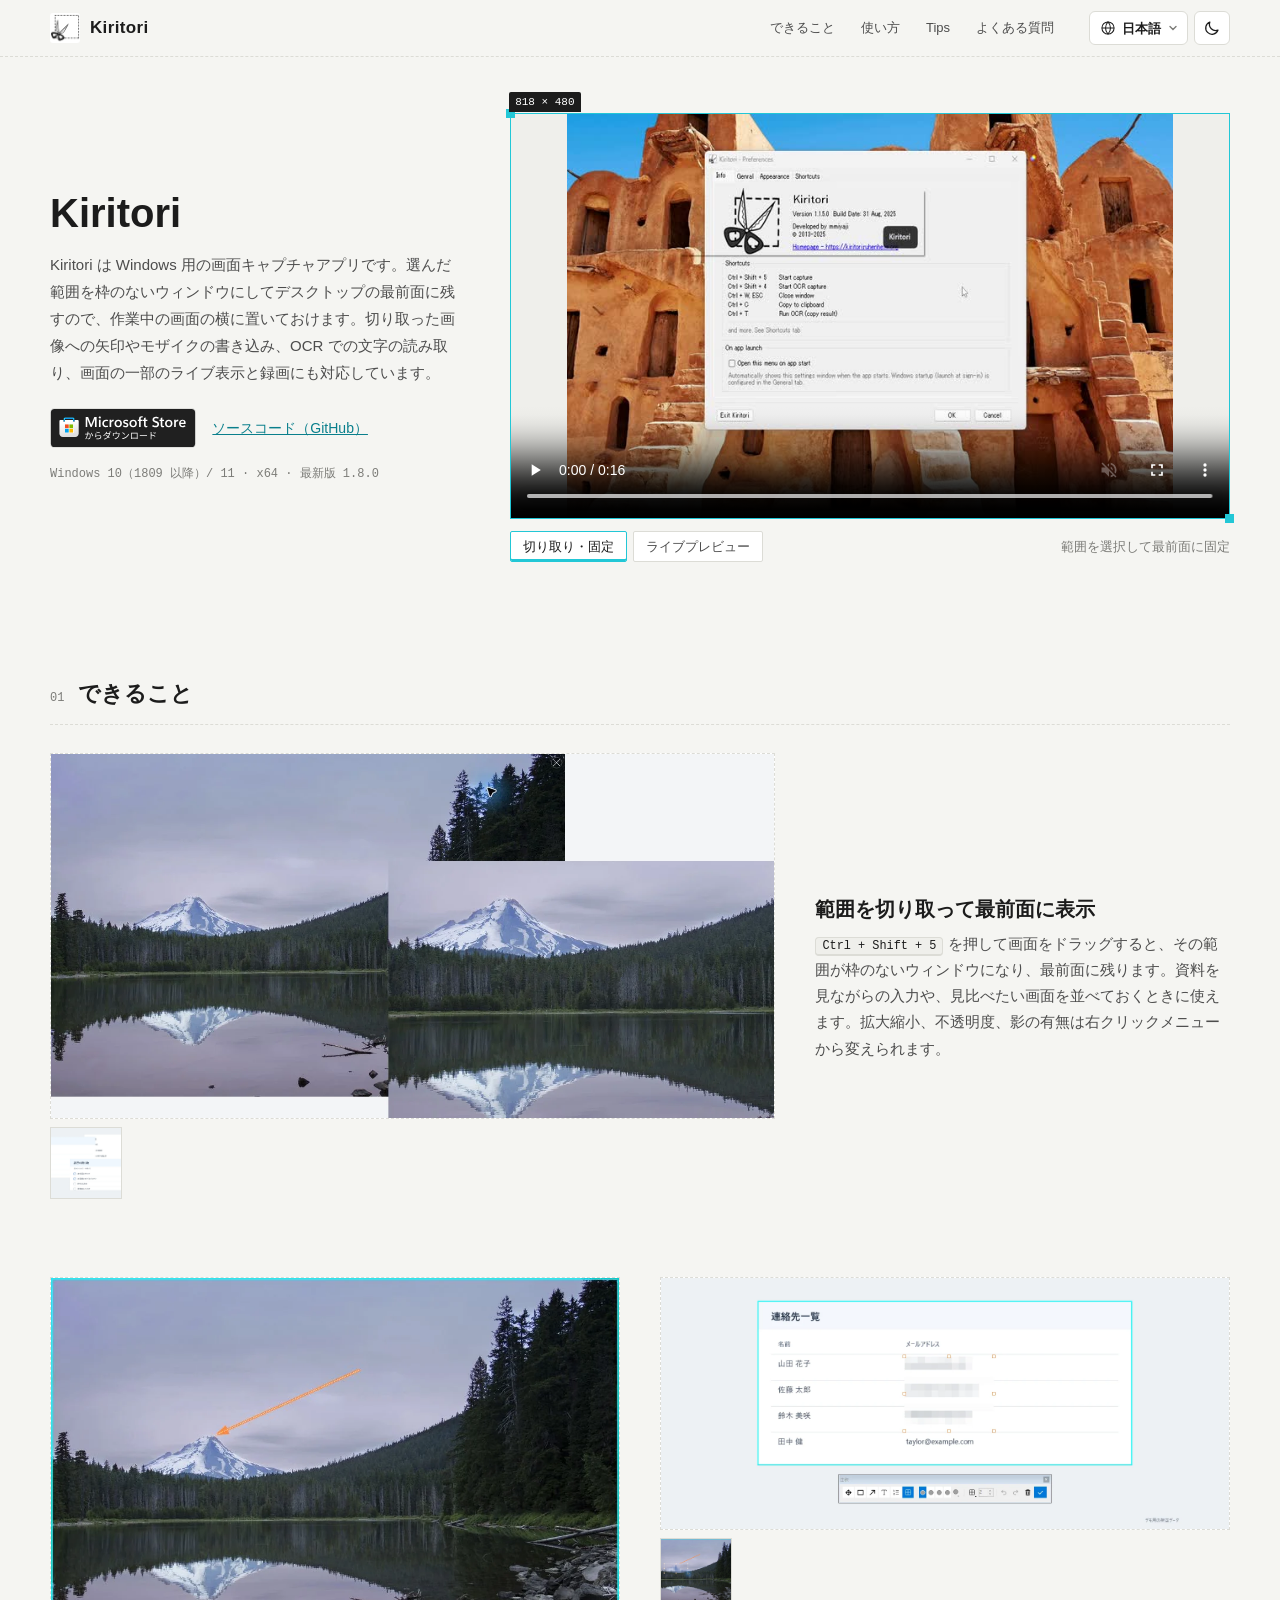
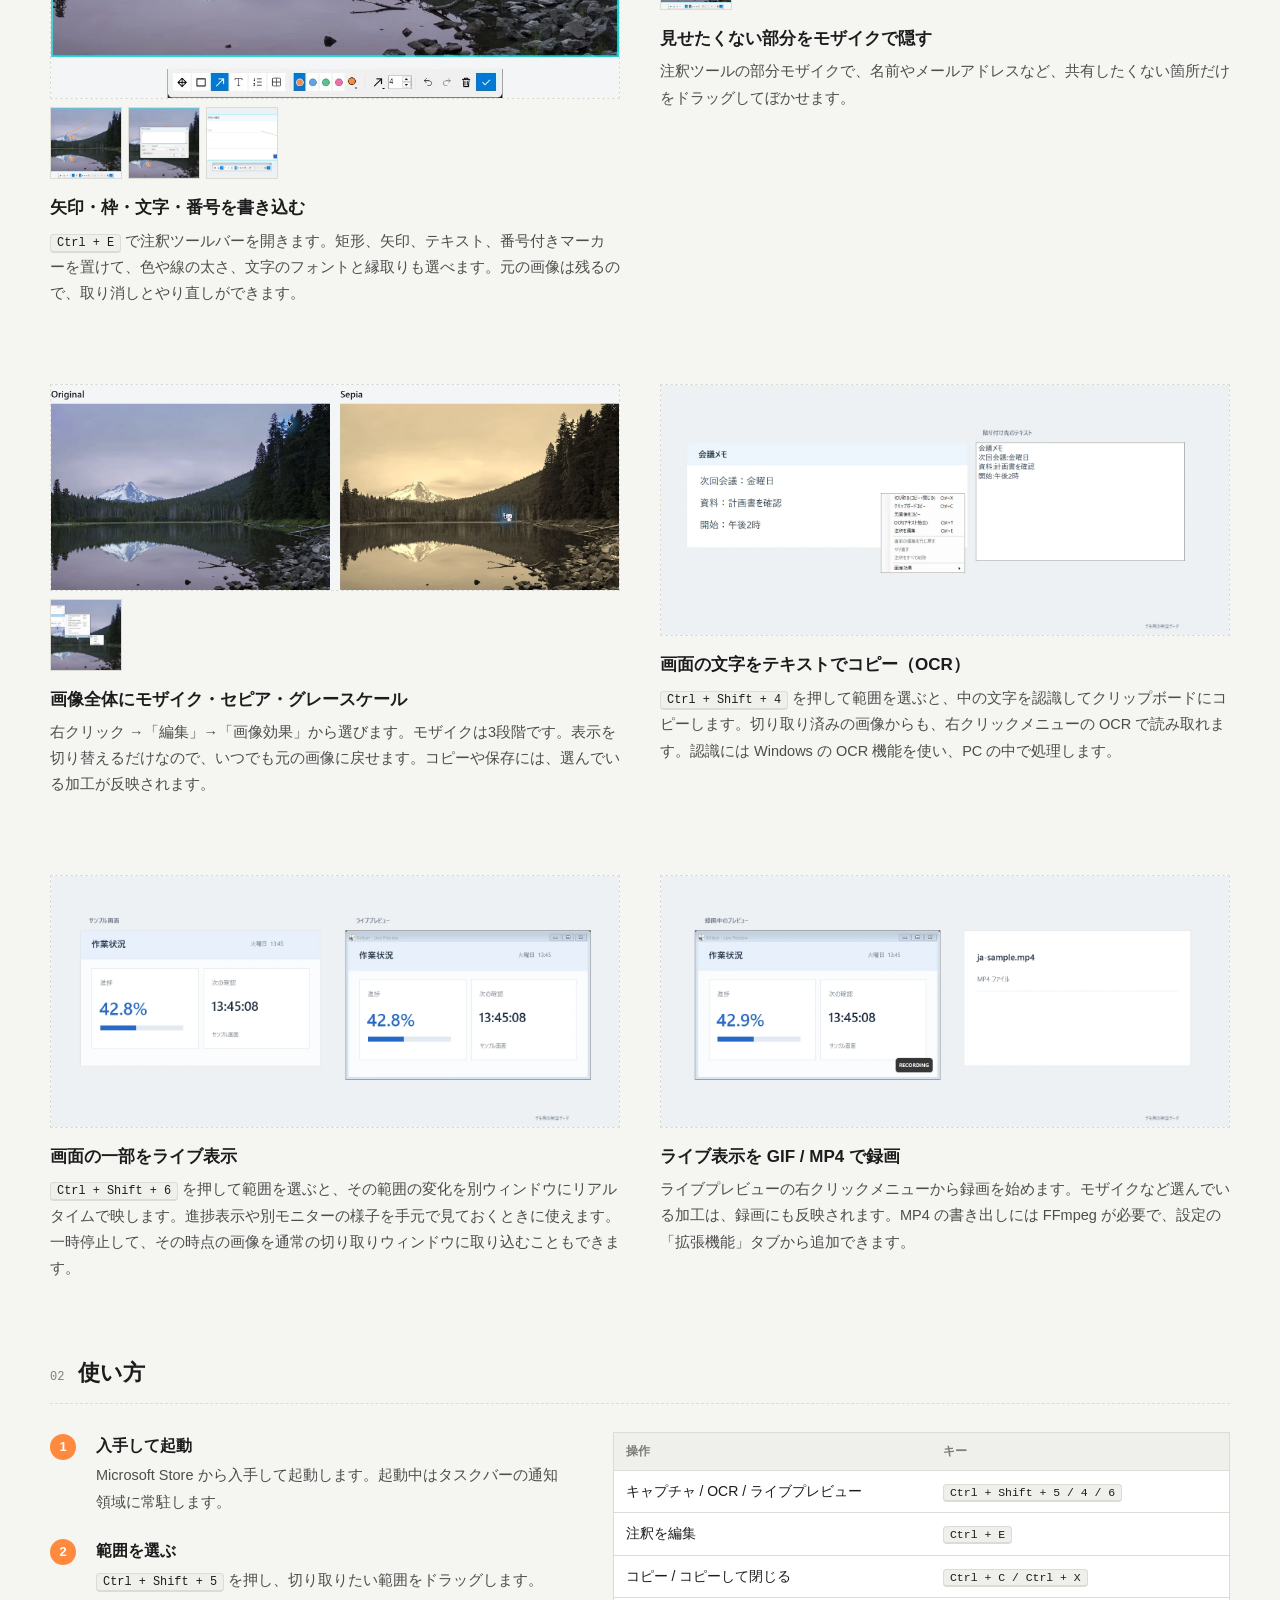
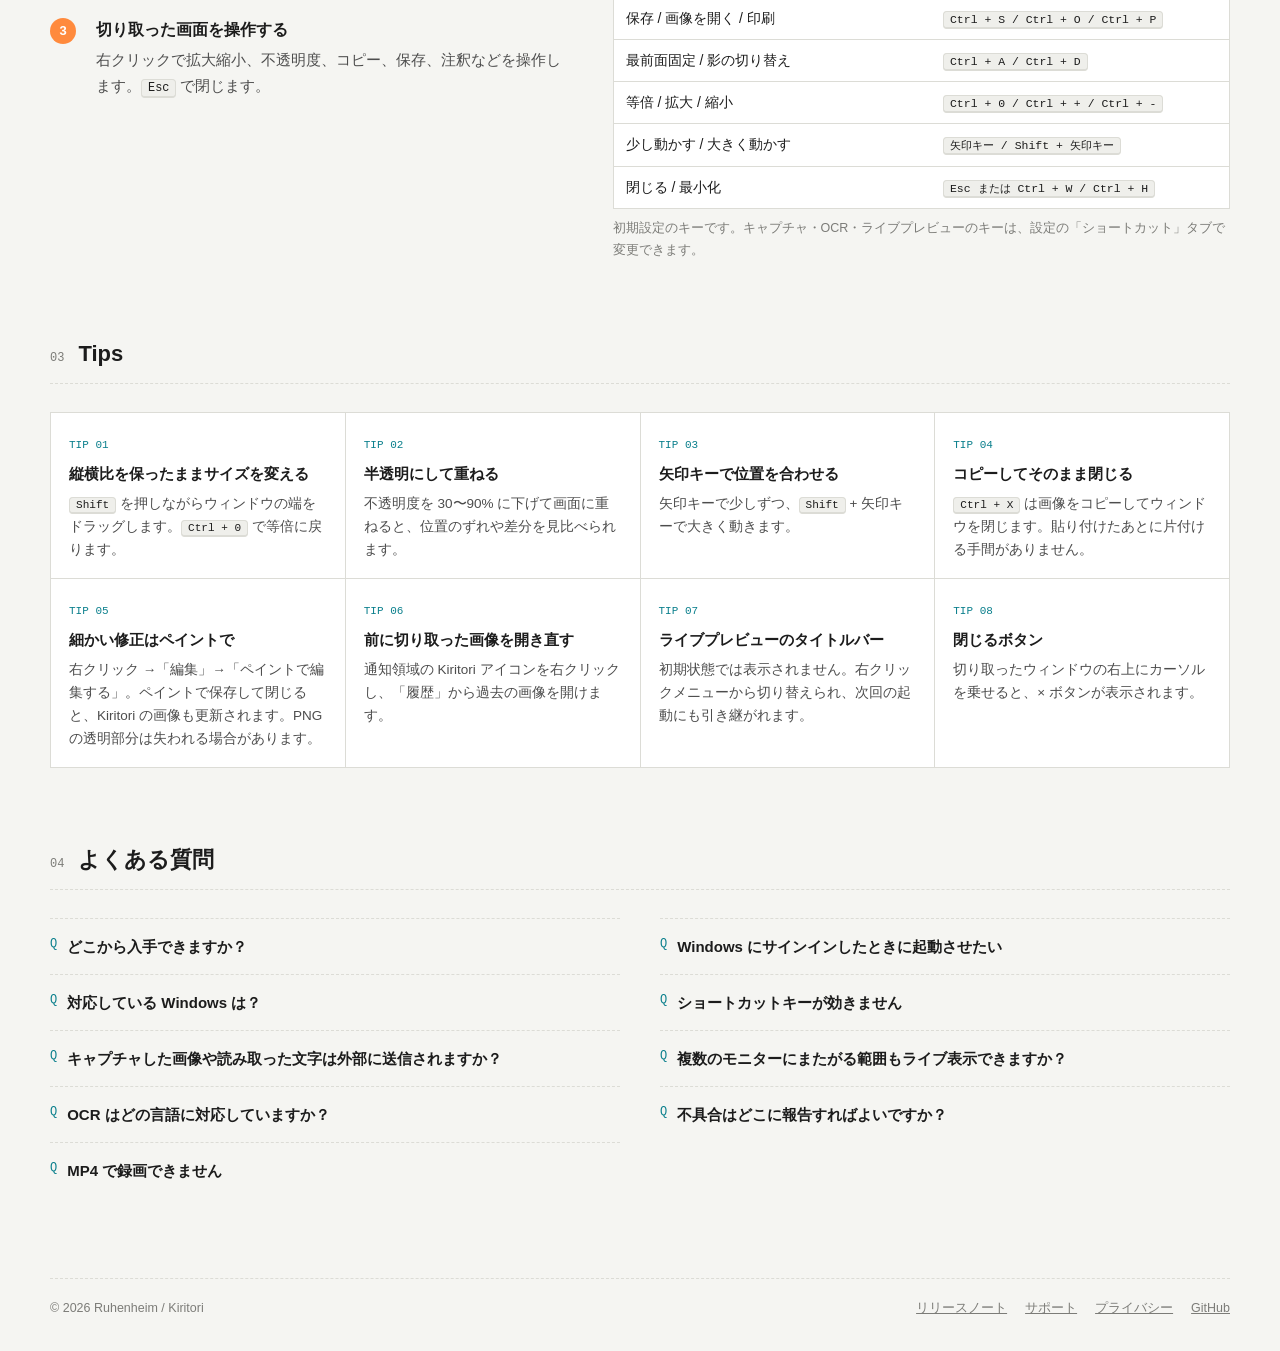
==== site/index.html @ 5608ca36 "update: redesign the intro site with language and dark mode switches - Move the intro page to site/ " ====
<!DOCTYPE html>
<html lang="ja">
<head>
<meta charset="utf-8">
<meta name="viewport" content="width=device-width, initial-scale=1">
<title>Kiritori — Windows 用の画面キャプチャアプリ</title>
<meta name="description" content="Kiritori は Windows 用の画面キャプチャアプリです。切り取った範囲を最前面に表示し、矢印やモザイクの書き込み、OCR での文字の読み取り、画面の一部のライブ表示と録画ができます。">
<link rel="canonical" href="https://kiritori.ruhenheim.org/">
<link rel="alternate" hreflang="ja" href="https://kiritori.ruhenheim.org/">
<link rel="alternate" hreflang="en" href="https://kiritori.ruhenheim.org/?lang=en">
<link rel="alternate" hreflang="x-default" href="https://kiritori.ruhenheim.org/">
<meta property="og:type" content="website">
<meta property="og:title" content="Kiritori — Windows 用の画面キャプチャアプリ">
<meta property="og:description" content="Kiritori は Windows 用の画面キャプチャアプリです。切り取った範囲を最前面に表示し、矢印やモザイクの書き込み、OCR での文字の読み取り、画面の一部のライブ表示と録画ができます。">
<meta property="og:url" content="https://kiritori.ruhenheim.org/">
<meta property="og:image" content="https://kiritori.ruhenheim.org/assets/img/og.jpg">
<meta name="color-scheme" content="light dark">
<link rel="icon" href="assets/img/icon.png">
<link rel="stylesheet" href="assets/glightbox.min.css?v=6d3f62d4d1">
<link rel="stylesheet" href="assets/site.css?v=39d35aa0d0">
<script src="assets/theme.js?v=c4acc2c16c"></script>
</head>
<body>
<a class="skip" href="#top" data-i18n="skip">本文へ移動</a>
<header><div class="wrap"><a class="brand" href="#top"><img src="assets/img/icon.png" alt="" width="30" height="30">Kiritori</a>
<nav><a data-i18n="nav.features" href="#features">できること</a><a data-i18n="nav.usage" href="#usage">使い方</a><a data-i18n="nav.tips" href="#tips">Tips</a><a data-i18n="nav.faq" href="#faq">よくある質問</a></nav>
<div class="tools"><div class="langmenu">
<button id="lang" class="tool lang" type="button" aria-haspopup="true" aria-expanded="false" aria-controls="lang-list" aria-label="Language: 日本語" title="Language / 言語">
<svg viewBox="0 0 20 20" fill="none" stroke="currentColor" stroke-width="1.3" aria-hidden="true"><circle cx="10" cy="10" r="7.6"/><path d="M2.4 10h15.2M10 2.4c2.1 2.2 3.1 4.7 3.1 7.6s-1 5.4-3.1 7.6c-2.1-2.2-3.1-4.7-3.1-7.6s1-5.4 3.1-7.6z"/></svg>
<span id="lang-label" lang="ja">日本語</span>
<svg class="chev" viewBox="0 0 12 12" fill="none" stroke="currentColor" stroke-width="1.4" stroke-linecap="round" aria-hidden="true"><path d="M3 4.5l3 3 3-3"/></svg>
</button>
<ul id="lang-list" class="lang-list" hidden>
<li><a href="./" hreflang="ja" lang="ja" data-lang="ja">日本語</a></li>
<li><a href="?lang=en" hreflang="en" lang="en" data-lang="en">English</a></li></ul></div>
<button id="theme" class="tool theme" type="button" aria-label="表示モードを切り替え"><svg class="sun" viewBox="0 0 20 20" fill="none" stroke="currentColor" stroke-width="1.4" stroke-linecap="round" aria-hidden="true"><circle cx="10" cy="10" r="3.6"/><path d="M10 1.8v2M10 16.2v2M1.8 10h2M16.2 10h2M4.2 4.2l1.4 1.4M14.4 14.4l1.4 1.4M4.2 15.8l1.4-1.4M14.4 5.6l1.4-1.4"/></svg><svg class="moon" viewBox="0 0 20 20" fill="none" stroke="currentColor" stroke-width="1.4" stroke-linejoin="round" aria-hidden="true"><path d="M16.6 12.4A7 7 0 0 1 7.6 3.4a7 7 0 1 0 9 9z"/></svg></button></div></div></header>
<main id="top" class="wrap">
<div class="top"><div><h1>Kiritori</h1><p data-i18n="lead">Kiritori は Windows 用の画面キャプチャアプリです。選んだ範囲を枠のないウィンドウにしてデスクトップの最前面に残すので、作業中の画面の横に置いておけます。切り取った画像への矢印やモザイクの書き込み、OCR での文字の読み取り、画面の一部のライブ表示と録画にも対応しています。</p><div class="cta"><a class="store-badge" href="https://apps.microsoft.com/detail/9pd5wck38p07"><img class="on-light" src="assets/img/ms-store-badge-ja-dark.svg" data-en-src="assets/img/ms-store-badge-en-dark.svg" alt="Microsoft Store から入手" width="146" height="40"><img class="on-dark" src="assets/img/ms-store-badge-ja-light.svg" data-en-src="assets/img/ms-store-badge-en-light.svg" alt="Microsoft Store から入手" width="146" height="40"></a><a href="https://github.com/mmiyaji/Kiritori-win" data-i18n="github">ソースコード（GitHub）</a></div><p data-i18n="meta" class="meta mono">Windows 10（1809 以降）/ 11 · x64 · 最新版 1.8.0</p></div>
<div><div class="framed"><span class="dim-tag" id="video-size" aria-hidden="true">720 × 480</span><video id="demo" controls muted loop playsinline preload="metadata" poster="assets/video/demo-capture-poster.jpg" aria-label="操作デモ"><source src="assets/video/kiritori_demo.webm" type="video/webm"><source src="assets/video/kiritori_demo.mp4" type="video/mp4"></video></div>
<div class="demo-bar" role="tablist"><button type="button" role="tab" aria-selected="true" data-demo="capture" data-caption="範囲を選択して最前面に固定" data-caption-en="Select a region and keep it on top" data-i18n="demo.capture">切り取り・固定</button><button type="button" role="tab" aria-selected="false" tabindex="-1" data-demo="live" data-caption="選択した範囲の変化をリアルタイムに表示" data-caption-en="Changes in the region are shown in real time" data-i18n="demo.live">ライブプレビュー</button><span id="demo-caption">範囲を選択して最前面に固定</span></div></div></div>
<section><div class="sh" id="features"><span class="no">01</span><h2 data-i18n="h.features">できること</h2></div><div class="grid">
<div class="item"><div class="pic"><a href="assets/img/pin.webp" class="glightbox " data-gallery="f1" data-img="pin" data-description="風景写真の全体と、雪山の部分を切り取った画像を2枚のウィンドウで重ねて表示"><span class="dim-tag" aria-hidden="true">1350 × 680</span><img src="assets/img/pin.webp" alt="風景写真の全体と、雪山の部分を切り取った画像を2枚のウィンドウで重ねて表示" width="1350" height="680" loading="lazy"></a><div class="alt"><a href="assets/img/pin-doc-ja.webp" class="glightbox " data-gallery="f1" data-img="pin-doc" data-description="持ち物リストを切り取った画像を2枚並べた画面"><img src="assets/img/pin-doc-ja.webp" alt="持ち物リストを切り取った画像を2枚並べた画面" width="1520" height="670" loading="lazy"></a></div></div><div><h3 data-i18n="f1.t">範囲を切り取って最前面に表示</h3><p data-i18n="f1.d"><kbd>Ctrl + Shift + 5</kbd> を押して画面をドラッグすると、その範囲が枠のないウィンドウになり、最前面に残ります。資料を見ながらの入力や、見比べたい画面を並べておくときに使えます。拡大縮小、不透明度、影の有無は右クリックメニューから変えられます。</p></div></div>
<div class="item"><div class="pic"><a href="assets/img/arrow.webp" class="glightbox " data-gallery="f2" data-img="arrow" data-description="雪山を指す矢印と注釈ツールバー"><span class="dim-tag" aria-hidden="true">960 × 709</span><img src="assets/img/arrow.webp" alt="雪山を指す矢印と注釈ツールバー" width="960" height="709" loading="lazy"></a><div class="alt"><a href="assets/img/steps.webp" class="glightbox " data-gallery="f2" data-img="steps" data-description="写真の上に置いた番号マーカー1と2"><img src="assets/img/steps.webp" alt="写真の上に置いた番号マーカー1と2" width="960" height="709" loading="lazy"></a><a href="assets/img/text.webp" class="glightbox " data-gallery="f2" data-img="text" data-description="文字の注釈ダイアログ。フォント・縁取り・文字サイズを選ぶ"><img src="assets/img/text.webp" alt="文字の注釈ダイアログ。フォント・縁取り・文字サイズを選ぶ" width="960" height="640" loading="lazy"></a><a href="assets/img/settings-arrow-ja.webp" class="glightbox " data-gallery="f2" data-img="settings-arrow" data-description="設定画面に矢印と番号マーカーを付けた例"><img src="assets/img/settings-arrow-ja.webp" alt="設定画面に矢印と番号マーカーを付けた例" width="1520" height="670" loading="lazy"></a></div></div><div><h3 data-i18n="f2.t">矢印・枠・文字・番号を書き込む</h3><p data-i18n="f2.d"><kbd>Ctrl + E</kbd> で注釈ツールバーを開きます。矩形、矢印、テキスト、番号付きマーカーを置けて、色や線の太さ、文字のフォントと縁取りも選べます。元の画像は残るので、取り消しとやり直しができます。</p></div></div>
<div class="item"><div class="pic"><a href="assets/img/mosaic-list-ja.webp" class="glightbox " data-gallery="f3" data-img="mosaic-list" data-description="連絡先一覧のメールアドレスをモザイクで隠した例"><span class="dim-tag" aria-hidden="true">1520 × 670</span><img src="assets/img/mosaic-list-ja.webp" alt="連絡先一覧のメールアドレスをモザイクで隠した例" width="1520" height="670" loading="lazy"></a><div class="alt"><a href="assets/img/mosaic-photo.webp" class="glightbox " data-gallery="f3" data-img="mosaic-photo" data-description="写真の一部を部分モザイクでドラッグしている画面"><img src="assets/img/mosaic-photo.webp" alt="写真の一部を部分モザイクでドラッグしている画面" width="960" height="709" loading="lazy"></a></div></div><div><h3 data-i18n="f3.t">見せたくない部分をモザイクで隠す</h3><p data-i18n="f3.d">注釈ツールの部分モザイクで、名前やメールアドレスなど、共有したくない箇所だけをドラッグしてぼかせます。</p></div></div>
<div class="item"><div class="pic"><a href="assets/img/sepia.webp" class="glightbox " data-gallery="f4" data-img="sepia" data-description="元の写真と、セピアに加工した切り取り画像"><span class="dim-tag" aria-hidden="true">1956 × 704</span><img src="assets/img/sepia.webp" alt="元の写真と、セピアに加工した切り取り画像" width="1956" height="704" loading="lazy"></a><div class="alt"><a href="assets/img/effects-menu.webp" class="glightbox " data-gallery="f4" data-img="effects-menu" data-description="編集 → 画像効果 のメニュー（なし・モザイク・セピア・グレースケール）"><img src="assets/img/effects-menu.webp" alt="編集 → 画像効果 のメニュー（なし・モザイク・セピア・グレースケール）" width="960" height="640" loading="lazy"></a></div></div><div><h3 data-i18n="f4.t">画像全体にモザイク・セピア・グレースケール</h3><p data-i18n="f4.d">右クリック →「編集」→「画像効果」から選びます。モザイクは3段階です。表示を切り替えるだけなので、いつでも元の画像に戻せます。コピーや保存には、選んでいる加工が反映されます。</p></div></div>
<div class="item"><div class="pic"><a href="assets/img/ocr-ja.webp" class="glightbox " data-gallery="f5" data-img="ocr" data-description="切り取った画像から読み取った文字を、別のアプリに貼り付けた例"><span class="dim-tag" aria-hidden="true">1520 × 670</span><img src="assets/img/ocr-ja.webp" alt="切り取った画像から読み取った文字を、別のアプリに貼り付けた例" width="1520" height="670" loading="lazy"></a></div><div><h3 data-i18n="f5.t">画面の文字をテキストでコピー（OCR）</h3><p data-i18n="f5.d"><kbd>Ctrl + Shift + 4</kbd> を押して範囲を選ぶと、中の文字を認識してクリップボードにコピーします。切り取り済みの画像からも、右クリックメニューの OCR で読み取れます。認識には Windows の OCR 機能を使い、PC の中で処理します。</p></div></div>
<div class="item"><div class="pic"><a href="assets/img/live-ja.webp" class="glightbox " data-gallery="f6" data-img="live" data-description="サンプル画面と、その一部を映したライブプレビュー"><span class="dim-tag" aria-hidden="true">1520 × 670</span><img src="assets/img/live-ja.webp" alt="サンプル画面と、その一部を映したライブプレビュー" width="1520" height="670" loading="lazy"></a></div><div><h3 data-i18n="f6.t">画面の一部をライブ表示</h3><p data-i18n="f6.d"><kbd>Ctrl + Shift + 6</kbd> を押して範囲を選ぶと、その範囲の変化を別ウィンドウにリアルタイムで映します。進捗表示や別モニターの様子を手元で見ておくときに使えます。一時停止して、その時点の画像を通常の切り取りウィンドウに取り込むこともできます。</p></div></div>
<div class="item"><div class="pic"><a href="assets/img/recording-ja.webp" class="glightbox " data-gallery="f7" data-img="recording" data-description="ライブプレビューを録画している画面と、保存された MP4 ファイル"><span class="dim-tag" aria-hidden="true">1520 × 670</span><img src="assets/img/recording-ja.webp" alt="ライブプレビューを録画している画面と、保存された MP4 ファイル" width="1520" height="670" loading="lazy"></a></div><div><h3 data-i18n="f7.t">ライブ表示を GIF / MP4 で録画</h3><p data-i18n="f7.d">ライブプレビューの右クリックメニューから録画を始めます。モザイクなど選んでいる加工は、録画にも反映されます。MP4 の書き出しには FFmpeg が必要で、設定の「拡張機能」タブから追加できます。</p></div></div></div></section>
<section><div class="sh" id="usage"><span class="no">02</span><h2 data-i18n="h.usage">使い方</h2></div><div class="usage"><ol class="marks">
<li><div><h3 data-i18n="u1.t">入手して起動</h3><p data-i18n="u1.d">Microsoft Store から入手して起動します。起動中はタスクバーの通知領域に常駐します。</p></div></li>
<li><div><h3 data-i18n="u2.t">範囲を選ぶ</h3><p data-i18n="u2.d"><kbd>Ctrl + Shift + 5</kbd> を押し、切り取りたい範囲をドラッグします。</p></div></li>
<li><div><h3 data-i18n="u3.t">切り取った画面を操作する</h3><p data-i18n="u3.d">右クリックで拡大縮小、不透明度、コピー、保存、注釈などを操作します。<kbd>Esc</kbd> で閉じます。</p></div></li></ol><div><table class="keys "><thead>
<tr><th data-i18n="k.col1">操作</th><th data-i18n="k.col2">キー</th></tr></thead><tbody>
<tr><td data-i18n="k1">キャプチャ / OCR / ライブプレビュー</td><td><kbd>Ctrl + Shift + 5 / 4 / 6</kbd></td></tr>
<tr><td data-i18n="k2">注釈を編集</td><td><kbd>Ctrl + E</kbd></td></tr>
<tr><td data-i18n="k3">コピー / コピーして閉じる</td><td><kbd>Ctrl + C / Ctrl + X</kbd></td></tr>
<tr><td data-i18n="k4">保存 / 画像を開く / 印刷</td><td><kbd>Ctrl + S / Ctrl + O / Ctrl + P</kbd></td></tr>
<tr><td data-i18n="k5">最前面固定 / 影の切り替え</td><td><kbd>Ctrl + A / Ctrl + D</kbd></td></tr>
<tr><td data-i18n="k6">等倍 / 拡大 / 縮小</td><td><kbd>Ctrl + 0 / Ctrl + + / Ctrl + -</kbd></td></tr>
<tr><td data-i18n="k7">少し動かす / 大きく動かす</td><td><kbd data-i18n="k7v">矢印キー / Shift + 矢印キー</kbd></td></tr>
<tr><td data-i18n="k8">閉じる / 最小化</td><td><kbd data-i18n="k8v">Esc または Ctrl + W / Ctrl + H</kbd></td></tr></tbody></table><p data-i18n="keys.note" class="keys-note">初期設定のキーです。キャプチャ・OCR・ライブプレビューのキーは、設定の「ショートカット」タブで変更できます。</p></div></div></section>
<section><div class="sh" id="tips"><span class="no">03</span><h2 data-i18n="h.tips">Tips</h2></div><div class="tips">
<div><span class="no">TIP 01</span><h3 data-i18n="t1.t">縦横比を保ったままサイズを変える</h3><p data-i18n="t1.d"><kbd>Shift</kbd> を押しながらウィンドウの端をドラッグします。<kbd>Ctrl + 0</kbd> で等倍に戻ります。</p></div>
<div><span class="no">TIP 02</span><h3 data-i18n="t2.t">半透明にして重ねる</h3><p data-i18n="t2.d">不透明度を 30〜90% に下げて画面に重ねると、位置のずれや差分を見比べられます。</p></div>
<div><span class="no">TIP 03</span><h3 data-i18n="t3.t">矢印キーで位置を合わせる</h3><p data-i18n="t3.d">矢印キーで少しずつ、<kbd>Shift</kbd> + 矢印キーで大きく動きます。</p></div>
<div><span class="no">TIP 04</span><h3 data-i18n="t4.t">コピーしてそのまま閉じる</h3><p data-i18n="t4.d"><kbd>Ctrl + X</kbd> は画像をコピーしてウィンドウを閉じます。貼り付けたあとに片付ける手間がありません。</p></div>
<div><span class="no">TIP 05</span><h3 data-i18n="t5.t">細かい修正はペイントで</h3><p data-i18n="t5.d">右クリック →「編集」→「ペイントで編集する」。ペイントで保存して閉じると、Kiritori の画像も更新されます。PNG の透明部分は失われる場合があります。</p></div>
<div><span class="no">TIP 06</span><h3 data-i18n="t6.t">前に切り取った画像を開き直す</h3><p data-i18n="t6.d">通知領域の Kiritori アイコンを右クリックし、「履歴」から過去の画像を開けます。</p></div>
<div><span class="no">TIP 07</span><h3 data-i18n="t7.t">ライブプレビューのタイトルバー</h3><p data-i18n="t7.d">初期状態では表示されません。右クリックメニューから切り替えられ、次回の起動にも引き継がれます。</p></div>
<div><span class="no">TIP 08</span><h3 data-i18n="t8.t">閉じるボタン</h3><p data-i18n="t8.d">切り取ったウィンドウの右上にカーソルを乗せると、× ボタンが表示されます。</p></div></div></section>
<section><div class="sh" id="faq"><span class="no">04</span><h2 data-i18n="h.faq">よくある質問</h2></div><div class="faq">
<details><summary data-i18n="q1.q">どこから入手できますか？</summary><p data-i18n="q1.a"><a href="https://apps.microsoft.com/detail/9pd5wck38p07">Microsoft Store</a> から入手できます。</p></details>
<details><summary data-i18n="q2.q">対応している Windows は？</summary><p data-i18n="q2.a">Windows 10 バージョン 1809 以降と Windows 11（x64）です。</p></details>
<details><summary data-i18n="q3.q">キャプチャした画像や読み取った文字は外部に送信されますか？</summary><p data-i18n="q3.a">いいえ。キャプチャ、OCR、画像の加工は PC の中で処理します。個人情報の収集やトラッキングは行いません。詳しくは<a href="privacy.html">プライバシーポリシー</a>をご覧ください。</p></details>
<details><summary data-i18n="q4.q">OCR はどの言語に対応していますか？</summary><p data-i18n="q4.a">Windows の OCR 機能を使うため、Windows に追加されている言語を読み取れます。読み取る言語は設定の「全般」タブの「OCR 言語」で選べ、初期設定では自動で選びます。言語を増やすには、Windows の「設定 → 時刻と言語 → 言語と地域」で追加してください。</p></details>
<details><summary data-i18n="q5.q">MP4 で録画できません</summary><p data-i18n="q5.a">MP4 の書き出しには FFmpeg が必要です。Kiritori の設定の「拡張機能」タブからインストールできます。GIF は追加なしで録画できます。</p></details>
<details><summary data-i18n="q6.q">Windows にサインインしたときに起動させたい</summary><p data-i18n="q6.a">設定の「全般」タブの「自動起動」で切り替えます。Windows 側で管理されている場合は、横のボタンから Windows の「設定 → アプリ → スタートアップ」を開いて切り替えてください。</p></details>
<details><summary data-i18n="q7.q">ショートカットキーが効きません</summary><p data-i18n="q7.a">ほかのアプリが同じキーを使っていると登録できません。設定の「ショートカット」タブで別のキーに変えてください。</p></details>
<details><summary data-i18n="q8.q">複数のモニターにまたがる範囲もライブ表示できますか？</summary><p data-i18n="q8.a">できます。GPU キャプチャは1台のモニター内で使い、またがる範囲では互換方式（GDI）に自動で切り替えます。</p></details>
<details><summary data-i18n="q9.q">不具合はどこに報告すればよいですか？</summary><p data-i18n="q9.a"><a href="https://github.com/mmiyaji/Kiritori-win/issues">GitHub Issues</a> へお願いします。各バージョンの変更点は<a href="https://github.com/mmiyaji/Kiritori-win/releases">リリースノート</a>にあります。</p></details></div></section>
<footer><span>© <span id="year">2026</span> Ruhenheim / Kiritori</span><nav><a href="https://github.com/mmiyaji/Kiritori-win/releases" data-i18n="foot.release">リリースノート</a><a href="https://github.com/mmiyaji/Kiritori-win/issues" data-i18n="foot.support">サポート</a><a href="privacy.html" data-i18n="foot.privacy">プライバシー</a><a href="https://github.com/mmiyaji/Kiritori-win">GitHub</a></nav></footer>
</main>
<script src="assets/glightbox.min.js?v=03dfe1fbce"></script>
<script src="assets/i18n-en.js?v=78c835195d"></script>
<script src="assets/site.js?v=02fd47801e"></script>
</body>
</html>
---- site/assets/site.css ----
:root{--bg:#f5f5f2;--panel:#fff;--panel2:#efefeb;--fg:#1c1c1c;--muted:#4d4d4d;--dim:#7c7c78;--line:#dcdcd6;--accent:#0a7f8c;--frame:#22c7d6;--mark:#ff8a3d}
:root[data-theme="dark"]{--bg:#121314;--panel:#1b1c1e;--panel2:#242528;--fg:#ececea;--muted:#bdbdb9;--dim:#8d8d89;--line:#2f3033;--accent:#4fd6e3;--frame:#2fd3e2;--mark:#ff9a55}
@media (prefers-color-scheme: dark){:root:not([data-theme="light"]){--bg:#121314;--panel:#1b1c1e;--panel2:#242528;--fg:#ececea;--muted:#bdbdb9;--dim:#8d8d89;--line:#2f3033;--accent:#4fd6e3;--frame:#2fd3e2;--mark:#ff9a55}}
*{box-sizing:border-box}html{scroll-behavior:smooth;scroll-padding-top:64px}
body{margin:0;background:var(--bg);color:var(--fg);font:15px/1.8 "Segoe UI","Yu Gothic UI","Meiryo",sans-serif}
a{color:var(--accent)}
.mono{font-family:"Cascadia Mono",Consolas,monospace}
.wrap{width:min(1180px,calc(100% - 48px));margin-inline:auto}
header{position:sticky;top:0;z-index:20;background:var(--bg);border-bottom:1px dashed var(--line)}
header .wrap{height:56px;display:flex;align-items:center;gap:24px}
.brand{display:flex;align-items:center;gap:10px;font-weight:700;font-size:17px;letter-spacing:.02em;color:var(--fg);text-decoration:none}
.brand img{width:30px;height:30px;background:#fff;border-radius:3px}
header nav{display:flex;gap:4px;margin-left:auto;font-size:13px}
header nav a{color:var(--muted);text-decoration:none;padding:4px 10px;border:1px dashed transparent;border-radius:2px}
header nav a:hover{border-color:var(--frame);color:var(--fg)}
.top{display:grid;grid-template-columns:minmax(0,4fr) minmax(0,7fr);gap:48px;padding:56px 0 40px;align-items:center}
h1{font-size:40px;font-weight:700;margin:0 0 14px;line-height:1.2}
.top p{margin:0;color:var(--muted)}.top .meta{margin-top:16px;font-size:12px;color:var(--dim)}
.cta{display:flex;gap:16px;align-items:center;margin-top:22px;font-size:14px;flex-wrap:wrap}
.framed{position:relative;border:1.5px solid var(--frame);background:var(--panel)}
.framed::before,.framed::after{content:"";position:absolute;width:9px;height:9px;background:var(--frame)}
.framed::before{left:-5px;top:-5px}.framed::after{right:-5px;bottom:-5px}
.dim-tag{position:absolute;left:-1.5px;top:-22px;font:11px/20px "Cascadia Mono",Consolas,monospace;background:#1c1c1c;color:#fff;padding:0 6px;border-radius:2px 2px 0 0}
.framed video{display:block;width:100%;aspect-ratio:16/9;object-fit:contain;background:var(--panel2)}
.demo-bar{display:flex;align-items:center;gap:6px;margin-top:12px;font-size:13px}
.demo-bar{flex-wrap:wrap}.demo-bar button{white-space:nowrap;font:inherit;border:1px solid var(--line);background:var(--panel);color:var(--muted);padding:3px 12px;border-radius:2px;cursor:pointer}
.demo-bar button[aria-selected="true"]{border-color:var(--frame);color:var(--fg);box-shadow:inset 0 -2px 0 var(--frame)}
#demo-caption{margin-left:auto;color:var(--dim)}
section{padding:72px 0 0}
.sh{display:flex;align-items:baseline;gap:14px;margin:0 0 28px;border-bottom:1px dashed var(--line);padding-bottom:10px}
.sh .no{font:12px "Cascadia Mono",Consolas,monospace;color:var(--dim)}
.sh h2{font-size:22px;margin:0;font-weight:700}
.grid{display:grid;grid-template-columns:repeat(2,minmax(0,1fr));gap:56px 40px}
.item .pic{position:relative;margin-top:22px}
.item a.glightbox{position:relative;border:1px dashed var(--line);background:var(--panel);transition:border-color .12s}
.item a.glightbox:hover{border:1px solid var(--frame)}
.item a.glightbox .dim-tag{opacity:0;transition:opacity .12s}.item a.glightbox:hover .dim-tag{opacity:1}
.item a.glightbox img{width:100%}
.item .alt{display:flex;gap:6px;margin-top:8px}.item .alt a.glightbox{border-style:solid}.item .alt a{width:72px}.item .alt img{aspect-ratio:1;object-fit:cover}
.item h3{font-size:17px;margin:14px 0 4px}.item p{margin:0;color:var(--muted);font-size:14.5px}
.item:first-child{grid-column:1/-1;display:grid;grid-template-columns:minmax(0,7fr) minmax(0,4fr);gap:40px;align-items:center}
.item:first-child .pic{margin-top:0}.item:first-child h3{margin-top:0;font-size:20px}
.usage{display:grid;grid-template-columns:minmax(0,5fr) minmax(0,6fr);gap:48px}
.marks{list-style:none;margin:0;padding:0;counter-reset:m}
.marks li{counter-increment:m;display:grid;grid-template-columns:34px 1fr;gap:12px;padding:0 0 22px}
.marks li::before{content:counter(m);width:26px;height:26px;border-radius:50%;background:var(--mark);color:#fff;font:700 13px/26px "Segoe UI",sans-serif;text-align:center;margin-top:2px}
.marks h3{margin:0;font-size:16px}.marks p{margin:2px 0 0;color:var(--muted);font-size:14.5px}
table.keys{width:100%;border-collapse:collapse;font-size:14px;background:var(--panel);border:1px solid var(--line)}
table.keys th,table.keys td{text-align:left;padding:8px 12px;border-bottom:1px solid var(--line)}table.keys thead th{font-size:12px;color:var(--dim);font-weight:600;background:var(--panel2)}
.keys-note{color:var(--dim);font-size:12.5px;margin:8px 0 0}
.tips{display:grid;grid-template-columns:repeat(4,minmax(0,1fr));gap:0;border-top:1px solid var(--line);border-left:1px solid var(--line)}
.tips div{padding:16px 18px;border-right:1px solid var(--line);border-bottom:1px solid var(--line);background:var(--panel)}
.tips .no{font:11px "Cascadia Mono",Consolas,monospace;color:var(--accent)}.tips h3{margin:4px 0 6px;font-size:15px}.tips p{margin:0;color:var(--muted);font-size:13.5px;line-height:1.7}
.faq{columns:2;column-gap:40px}.faq details{break-inside:avoid;border-top:1px dashed var(--line);padding:2px 0}
.faq summary{cursor:pointer;padding:12px 0;font-weight:600;list-style:none;display:flex;gap:10px}.faq summary::-webkit-details-marker{display:none}
.faq summary::before{content:"Q";font:12px/1.9 "Cascadia Mono",Consolas,monospace;color:var(--accent)}
.faq p{margin:0 0 14px 22px;color:var(--muted);font-size:14.5px}
footer{display:flex;justify-content:space-between;flex-wrap:wrap;gap:12px;margin-top:80px;padding:18px 0 32px;border-top:1px dashed var(--line);font-size:12.5px;color:var(--dim)}
footer nav{display:flex;gap:18px}footer a{color:var(--dim)}
@media (max-width:900px){header nav{display:none}.tools{margin-left:auto}.top,.usage,.grid,.item:first-child{grid-template-columns:1fr}.tips{grid-template-columns:1fr 1fr}.faq{columns:1}h1{font-size:32px}}
@media (max-width:560px){.tips{grid-template-columns:1fr}}
.tools{display:flex;gap:6px;align-items:center}.tool{height:34px;min-width:34px;display:grid;place-items:center;border-radius:6px;border:1px solid var(--line);background:var(--panel);color:var(--fg);cursor:pointer;padding:0 8px;font:600 13px/1 "Segoe UI","Yu Gothic UI",sans-serif}
.tool:hover{background:var(--panel2)}.tool:focus-visible{outline:2px solid var(--accent);outline-offset:2px}
.theme svg{width:18px;height:18px}.theme .sun{display:none}
:root[data-theme="dark"] .theme .sun{display:block}:root[data-theme="dark"] .theme .moon{display:none}
@media (prefers-color-scheme: dark){:root:not([data-theme="light"]) .theme .sun{display:block}:root:not([data-theme="light"]) .theme .moon{display:none}}
.tool.lang{display:inline-flex;align-items:center;gap:6px;padding:0 8px 0 10px}.tool.lang svg{width:16px;height:16px;flex:none}
.tool.lang svg.chev{width:12px;height:12px;color:var(--dim)}.tool.lang[aria-expanded="true"] svg.chev{transform:rotate(180deg)}
.langmenu{position:relative}
.lang-list{position:absolute;right:0;top:calc(100% + 4px);min-width:140px;margin:0;padding:4px;list-style:none;background:var(--panel);border:1px solid var(--line);border-radius:8px;box-shadow:0 8px 24px rgba(0,0,0,.18);z-index:30}
.lang-list[hidden]{display:none}
.lang-list a{display:flex;align-items:center;gap:8px;padding:7px 10px;border-radius:5px;color:var(--fg);text-decoration:none;font-size:14px}
.lang-list a::before{content:"";width:3px;height:14px;border-radius:2px;background:transparent}
.lang-list a[aria-current="true"]::before{background:var(--accent)}
.lang-list a:hover,.lang-list a:focus-visible{background:var(--panel2);outline:none}
html.en-pending body{visibility:hidden}
.skip{position:absolute;left:-9999px}.skip:focus{left:16px;top:12px;z-index:40;background:var(--panel);padding:6px 10px;border-radius:5px}
img{max-width:100%;height:auto;display:block}a.glightbox{cursor:zoom-in;display:block}
kbd{font-family:"Cascadia Mono",Consolas,monospace;font-size:.82em;padding:1px 6px;border:1px solid var(--line);border-bottom-width:2px;border-radius:4px;background:var(--panel2);white-space:nowrap;color:var(--fg)}
.store-badge{display:inline-flex}.store-badge img{height:40px;width:auto}.store-badge .on-dark{display:none}
:root[data-theme="dark"] .store-badge .on-light{display:none}:root[data-theme="dark"] .store-badge .on-dark{display:block}
@media (prefers-color-scheme: dark){:root:not([data-theme="light"]) .store-badge .on-light{display:none}:root:not([data-theme="light"]) .store-badge .on-dark{display:block}}
@media (max-width:560px){table.keys kbd{white-space:normal}table.keys th,table.keys td{padding:8px}}
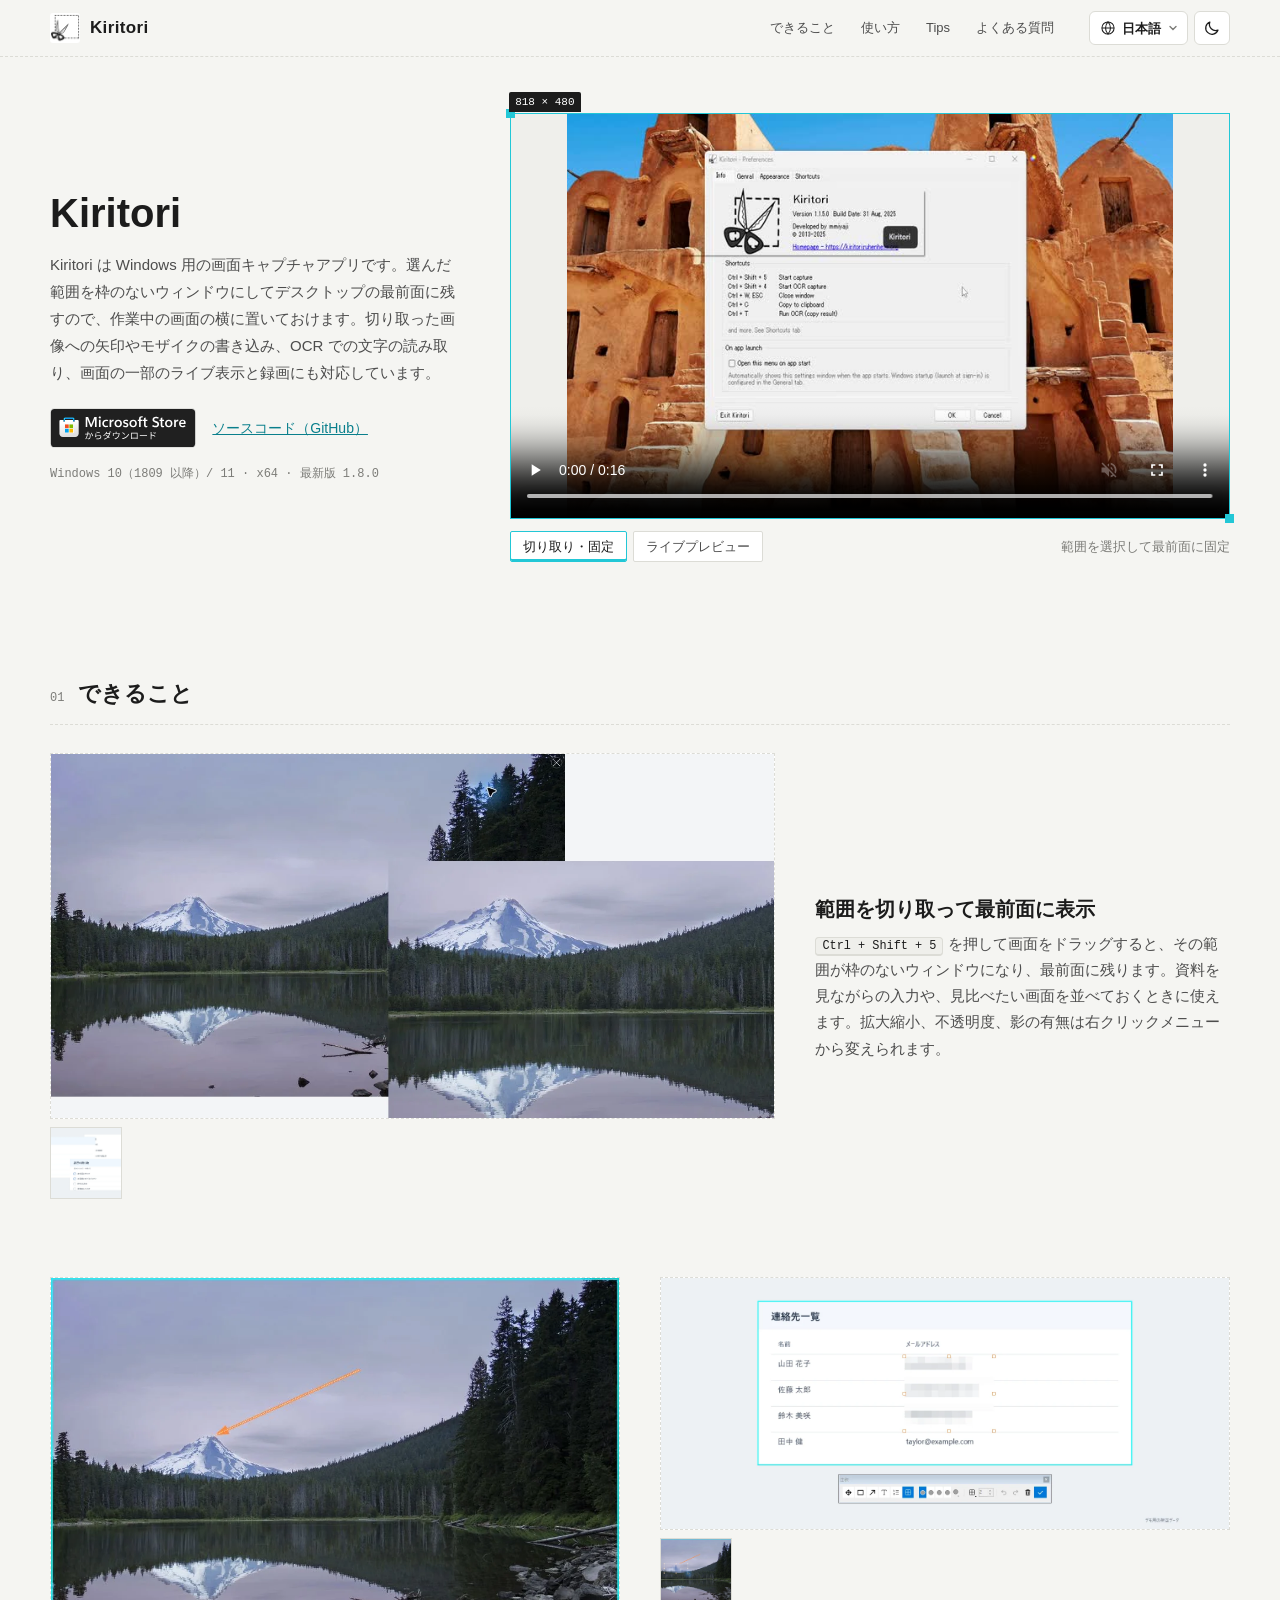
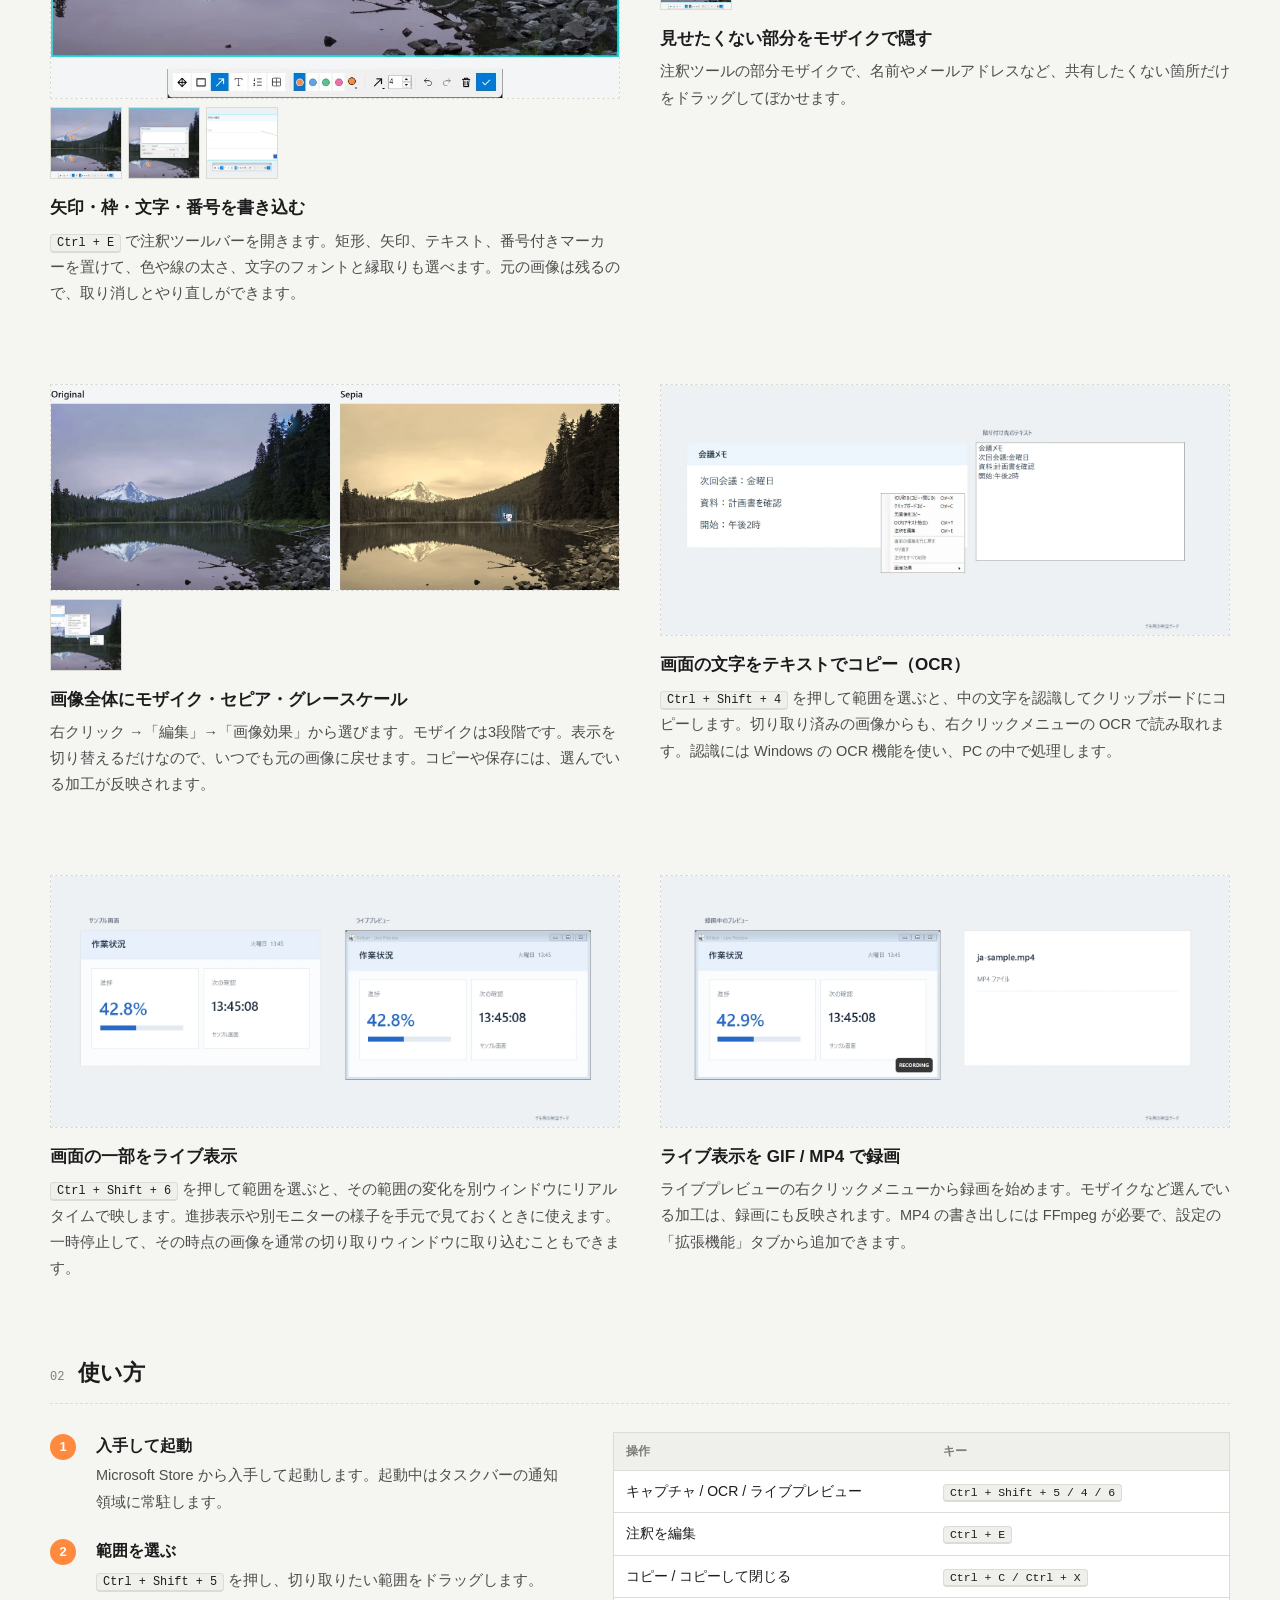
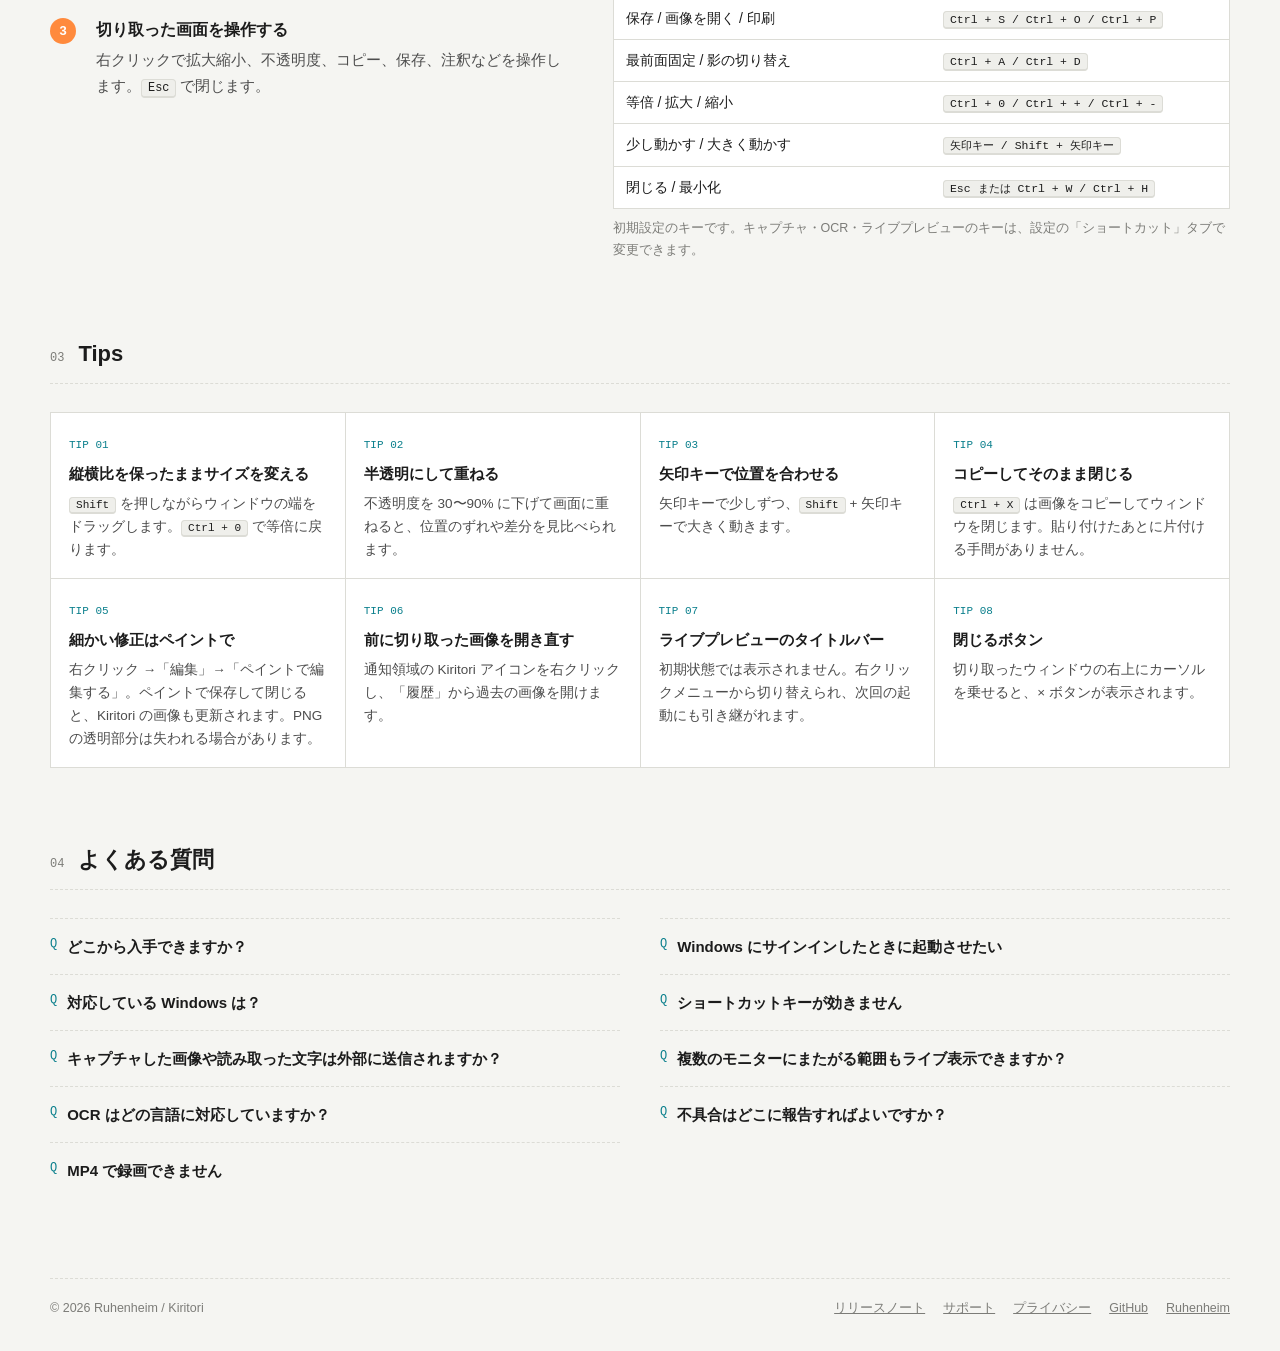
==== commit 3e9b7009: "fix: clarify site navigation and add the author link" ====
--- a/site/index.html
+++ b/site/index.html
@@ -17,7 +17,7 @@
 <meta name="color-scheme" content="light dark">
 <link rel="icon" href="assets/img/icon.png">
 <link rel="stylesheet" href="assets/glightbox.min.css?v=6d3f62d4d1">
-<link rel="stylesheet" href="assets/site.css?v=39d35aa0d0">
+<link rel="stylesheet" href="assets/site.css?v=d40d415142">
 <script src="assets/theme.js?v=c4acc2c16c"></script>
 </head>
 <body>
@@ -78,10 +78,10 @@
 <details><summary data-i18n="q7.q">ショートカットキーが効きません</summary><p data-i18n="q7.a">ほかのアプリが同じキーを使っていると登録できません。設定の「ショートカット」タブで別のキーに変えてください。</p></details>
 <details><summary data-i18n="q8.q">複数のモニターにまたがる範囲もライブ表示できますか？</summary><p data-i18n="q8.a">できます。GPU キャプチャは1台のモニター内で使い、またがる範囲では互換方式（GDI）に自動で切り替えます。</p></details>
 <details><summary data-i18n="q9.q">不具合はどこに報告すればよいですか？</summary><p data-i18n="q9.a"><a href="https://github.com/mmiyaji/Kiritori-win/issues">GitHub Issues</a> へお願いします。各バージョンの変更点は<a href="https://github.com/mmiyaji/Kiritori-win/releases">リリースノート</a>にあります。</p></details></div></section>
-<footer><span>© <span id="year">2026</span> Ruhenheim / Kiritori</span><nav><a href="https://github.com/mmiyaji/Kiritori-win/releases" data-i18n="foot.release">リリースノート</a><a href="https://github.com/mmiyaji/Kiritori-win/issues" data-i18n="foot.support">サポート</a><a href="privacy.html" data-i18n="foot.privacy">プライバシー</a><a href="https://github.com/mmiyaji/Kiritori-win">GitHub</a></nav></footer>
+<footer><span>© <span id="year">2026</span> Ruhenheim / Kiritori</span><nav><a href="https://github.com/mmiyaji/Kiritori-win/releases" data-i18n="foot.release">リリースノート</a><a href="https://github.com/mmiyaji/Kiritori-win/issues" data-i18n="foot.support">サポート</a><a href="privacy.html" data-i18n="foot.privacy">プライバシー</a><a href="https://github.com/mmiyaji/Kiritori-win">GitHub</a><a href="https://ruhenheim.org" data-i18n="foot.ruhenheim">Ruhenheim</a></nav></footer>
 </main>
 <script src="assets/glightbox.min.js?v=03dfe1fbce"></script>
-<script src="assets/i18n-en.js?v=78c835195d"></script>
-<script src="assets/site.js?v=02fd47801e"></script>
+<script src="assets/i18n-en.js?v=31b612028f"></script>
+<script src="assets/site.js?v=01ff6be6b7"></script>
 </body>
 </html>
--- a/site/assets/site.css
+++ b/site/assets/site.css
@@ -13,6 +13,7 @@
 header nav{display:flex;gap:4px;margin-left:auto;font-size:13px}
 header nav a{color:var(--muted);text-decoration:none;padding:4px 10px;border:1px dashed transparent;border-radius:2px}
 header nav a:hover{border-color:var(--frame);color:var(--fg)}
+header nav a.on{color:var(--fg);background:var(--panel2);border-color:var(--line)}
 .top{display:grid;grid-template-columns:minmax(0,4fr) minmax(0,7fr);gap:48px;padding:56px 0 40px;align-items:center}
 h1{font-size:40px;font-weight:700;margin:0 0 14px;line-height:1.2}
 .top p{margin:0;color:var(--muted)}.top .meta{margin-top:16px;font-size:12px;color:var(--dim)}
@@ -56,7 +57,7 @@
 .faq summary::before{content:"Q";font:12px/1.9 "Cascadia Mono",Consolas,monospace;color:var(--accent)}
 .faq p{margin:0 0 14px 22px;color:var(--muted);font-size:14.5px}
 footer{display:flex;justify-content:space-between;flex-wrap:wrap;gap:12px;margin-top:80px;padding:18px 0 32px;border-top:1px dashed var(--line);font-size:12.5px;color:var(--dim)}
-footer nav{display:flex;gap:18px}footer a{color:var(--dim)}
+footer nav{display:flex;flex-wrap:wrap;gap:8px 18px}footer a{color:var(--dim)}
 @media (max-width:900px){header nav{display:none}.tools{margin-left:auto}.top,.usage,.grid,.item:first-child{grid-template-columns:1fr}.tips{grid-template-columns:1fr 1fr}.faq{columns:1}h1{font-size:32px}}
 @media (max-width:560px){.tips{grid-template-columns:1fr}}
 .tools{display:flex;gap:6px;align-items:center}.tool{height:34px;min-width:34px;display:grid;place-items:center;border-radius:6px;border:1px solid var(--line);background:var(--panel);color:var(--fg);cursor:pointer;padding:0 8px;font:600 13px/1 "Segoe UI","Yu Gothic UI",sans-serif}
